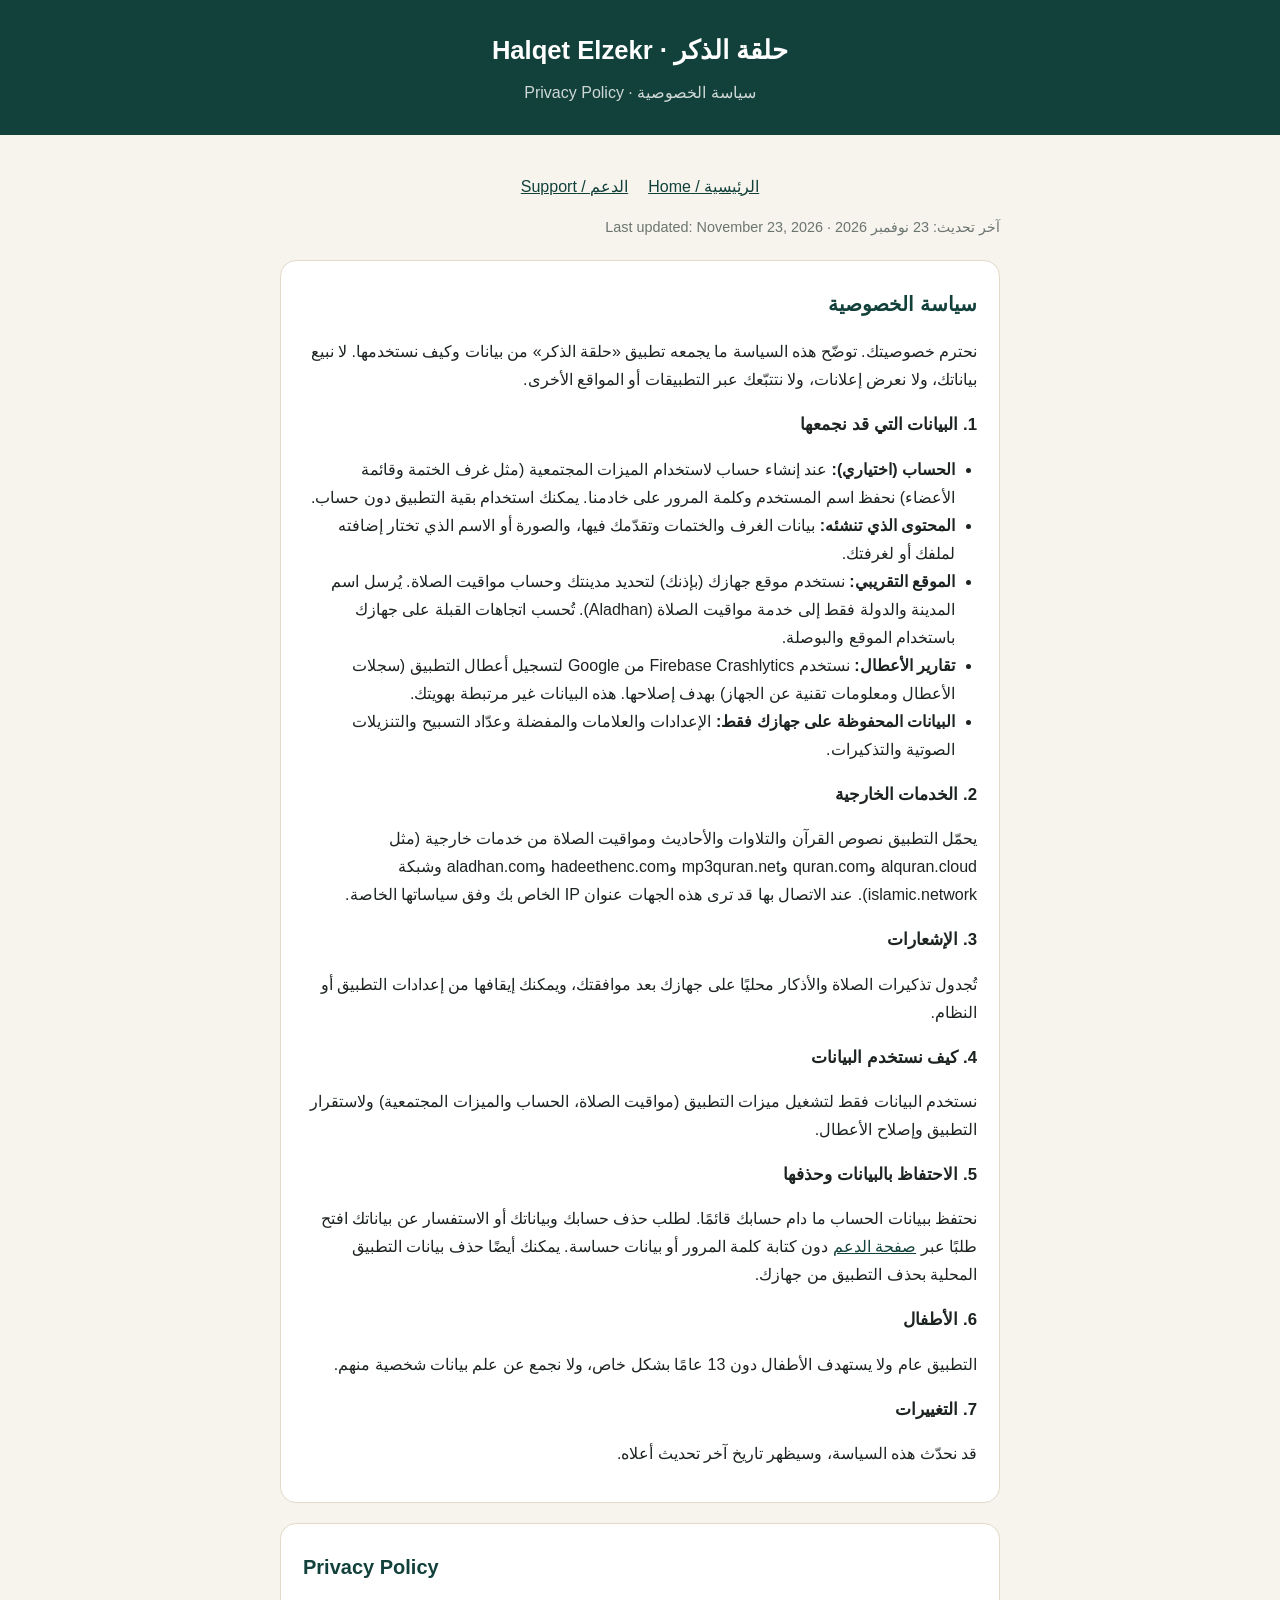
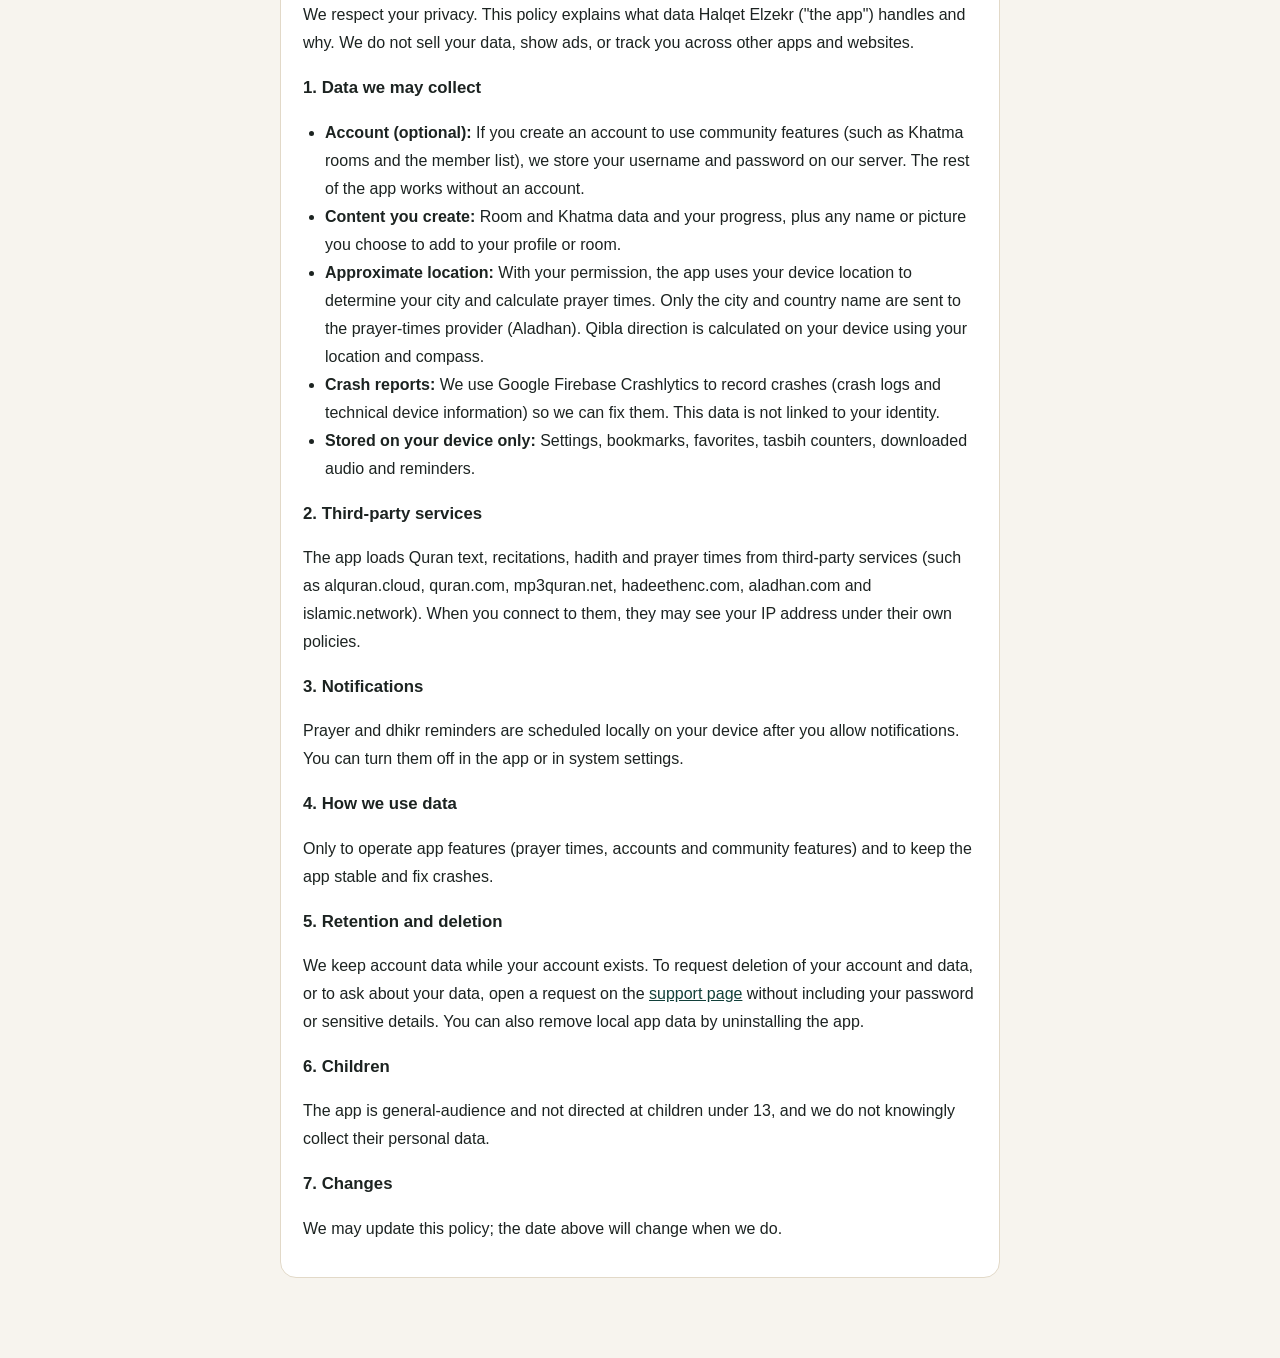
==== privacy.html @ 398513c2 "Add privacy policy and support pages" ====
<!doctype html>
<html lang="ar" dir="rtl"><head><meta charset="utf-8"><meta name="viewport" content="width=device-width,initial-scale=1">
<title>سياسة الخصوصية · Privacy Policy — حلقة الذكر | Halqet Elzekr</title><link rel="stylesheet" href="style.css"></head><body>
<header><h1>حلقة الذكر · Halqet Elzekr</h1><p>سياسة الخصوصية · Privacy Policy</p></header>
<main>
<nav><a href="./">الرئيسية / Home</a><a href="support.html">الدعم / Support</a></nav>
<p class="mut">آخر تحديث: 23 نوفمبر 2026 · Last updated: November 23, 2026</p>

<section dir="rtl" lang="ar">
<h2>سياسة الخصوصية</h2>
<p>نحترم خصوصيتك. توضّح هذه السياسة ما يجمعه تطبيق «حلقة الذكر» من بيانات وكيف نستخدمها. لا نبيع بياناتك، ولا نعرض إعلانات، ولا نتتبّعك عبر التطبيقات أو المواقع الأخرى.</p>

<h3>1. البيانات التي قد نجمعها</h3>
<ul>
<li><b>الحساب (اختياري):</b> عند إنشاء حساب لاستخدام الميزات المجتمعية (مثل غرف الختمة وقائمة الأعضاء) نحفظ اسم المستخدم وكلمة المرور على خادمنا. يمكنك استخدام بقية التطبيق دون حساب.</li>
<li><b>المحتوى الذي تنشئه:</b> بيانات الغرف والختمات وتقدّمك فيها، والصورة أو الاسم الذي تختار إضافته لملفك أو لغرفتك.</li>
<li><b>الموقع التقريبي:</b> نستخدم موقع جهازك (بإذنك) لتحديد مدينتك وحساب مواقيت الصلاة. يُرسل اسم المدينة والدولة فقط إلى خدمة مواقيت الصلاة (Aladhan). تُحسب اتجاهات القبلة على جهازك باستخدام الموقع والبوصلة.</li>
<li><b>تقارير الأعطال:</b> نستخدم Firebase Crashlytics من Google لتسجيل أعطال التطبيق (سجلات الأعطال ومعلومات تقنية عن الجهاز) بهدف إصلاحها. هذه البيانات غير مرتبطة بهويتك.</li>
<li><b>البيانات المحفوظة على جهازك فقط:</b> الإعدادات والعلامات والمفضلة وعدّاد التسبيح والتنزيلات الصوتية والتذكيرات.</li>
</ul>

<h3>2. الخدمات الخارجية</h3>
<p>يحمّل التطبيق نصوص القرآن والتلاوات والأحاديث ومواقيت الصلاة من خدمات خارجية (مثل alquran.cloud وquran.com وmp3quran.net وhadeethenc.com وaladhan.com وشبكة islamic.network). عند الاتصال بها قد ترى هذه الجهات عنوان IP الخاص بك وفق سياساتها الخاصة.</p>

<h3>3. الإشعارات</h3>
<p>تُجدول تذكيرات الصلاة والأذكار محليًا على جهازك بعد موافقتك، ويمكنك إيقافها من إعدادات التطبيق أو النظام.</p>

<h3>4. كيف نستخدم البيانات</h3>
<p>نستخدم البيانات فقط لتشغيل ميزات التطبيق (مواقيت الصلاة، الحساب والميزات المجتمعية) ولاستقرار التطبيق وإصلاح الأعطال.</p>

<h3>5. الاحتفاظ بالبيانات وحذفها</h3>
<p>نحتفظ ببيانات الحساب ما دام حسابك قائمًا. لطلب حذف حسابك وبياناتك أو الاستفسار عن بياناتك افتح طلبًا عبر <a href="https://github.com/omda07/halqet-elzekr/issues/new">صفحة الدعم</a> دون كتابة كلمة المرور أو بيانات حساسة. يمكنك أيضًا حذف بيانات التطبيق المحلية بحذف التطبيق من جهازك.</p>

<h3>6. الأطفال</h3>
<p>التطبيق عام ولا يستهدف الأطفال دون 13 عامًا بشكل خاص، ولا نجمع عن علم بيانات شخصية منهم.</p>

<h3>7. التغييرات</h3>
<p>قد نحدّث هذه السياسة، وسيظهر تاريخ آخر تحديث أعلاه.</p>
</section>

<section dir="ltr" lang="en">
<h2>Privacy Policy</h2>
<p>We respect your privacy. This policy explains what data Halqet Elzekr ("the app") handles and why. We do not sell your data, show ads, or track you across other apps and websites.</p>

<h3>1. Data we may collect</h3>
<ul>
<li><b>Account (optional):</b> If you create an account to use community features (such as Khatma rooms and the member list), we store your username and password on our server. The rest of the app works without an account.</li>
<li><b>Content you create:</b> Room and Khatma data and your progress, plus any name or picture you choose to add to your profile or room.</li>
<li><b>Approximate location:</b> With your permission, the app uses your device location to determine your city and calculate prayer times. Only the city and country name are sent to the prayer-times provider (Aladhan). Qibla direction is calculated on your device using your location and compass.</li>
<li><b>Crash reports:</b> We use Google Firebase Crashlytics to record crashes (crash logs and technical device information) so we can fix them. This data is not linked to your identity.</li>
<li><b>Stored on your device only:</b> Settings, bookmarks, favorites, tasbih counters, downloaded audio and reminders.</li>
</ul>

<h3>2. Third-party services</h3>
<p>The app loads Quran text, recitations, hadith and prayer times from third-party services (such as alquran.cloud, quran.com, mp3quran.net, hadeethenc.com, aladhan.com and islamic.network). When you connect to them, they may see your IP address under their own policies.</p>

<h3>3. Notifications</h3>
<p>Prayer and dhikr reminders are scheduled locally on your device after you allow notifications. You can turn them off in the app or in system settings.</p>

<h3>4. How we use data</h3>
<p>Only to operate app features (prayer times, accounts and community features) and to keep the app stable and fix crashes.</p>

<h3>5. Retention and deletion</h3>
<p>We keep account data while your account exists. To request deletion of your account and data, or to ask about your data, open a request on the <a href="https://github.com/omda07/halqet-elzekr/issues/new">support page</a> without including your password or sensitive details. You can also remove local app data by uninstalling the app.</p>

<h3>6. Children</h3>
<p>The app is general-audience and not directed at children under 13, and we do not knowingly collect their personal data.</p>

<h3>7. Changes</h3>
<p>We may update this policy; the date above will change when we do.</p>
</section>
</main></body></html>
---- style.css ----
:root{--g:#12403a;--bg:#f7f4ee;--ink:#1c2321;--mut:#6b746f;--line:#e2d9c8}
*{box-sizing:border-box}body{margin:0;background:var(--bg);color:var(--ink);font:16px/1.75 -apple-system,"Segoe UI",Tahoma,Arial,sans-serif}
header{background:var(--g);color:#fff;padding:28px 20px;text-align:center}header h1{margin:0;font-size:1.6rem}header p{margin:6px 0 0;opacity:.8}
main{max-width:760px;margin:0 auto;padding:24px 20px 60px}section{background:#fff;border:1px solid var(--line);border-radius:16px;padding:8px 22px 18px;margin:20px 0}
h2{color:var(--g);font-size:1.25rem;margin:18px 0 6px}h3{font-size:1.05rem;margin:14px 0 4px}a{color:var(--g)}
ul{padding-inline-start:22px}.mut{color:var(--mut);font-size:.9rem}nav{text-align:center;margin:14px 0}nav a{margin:0 10px}
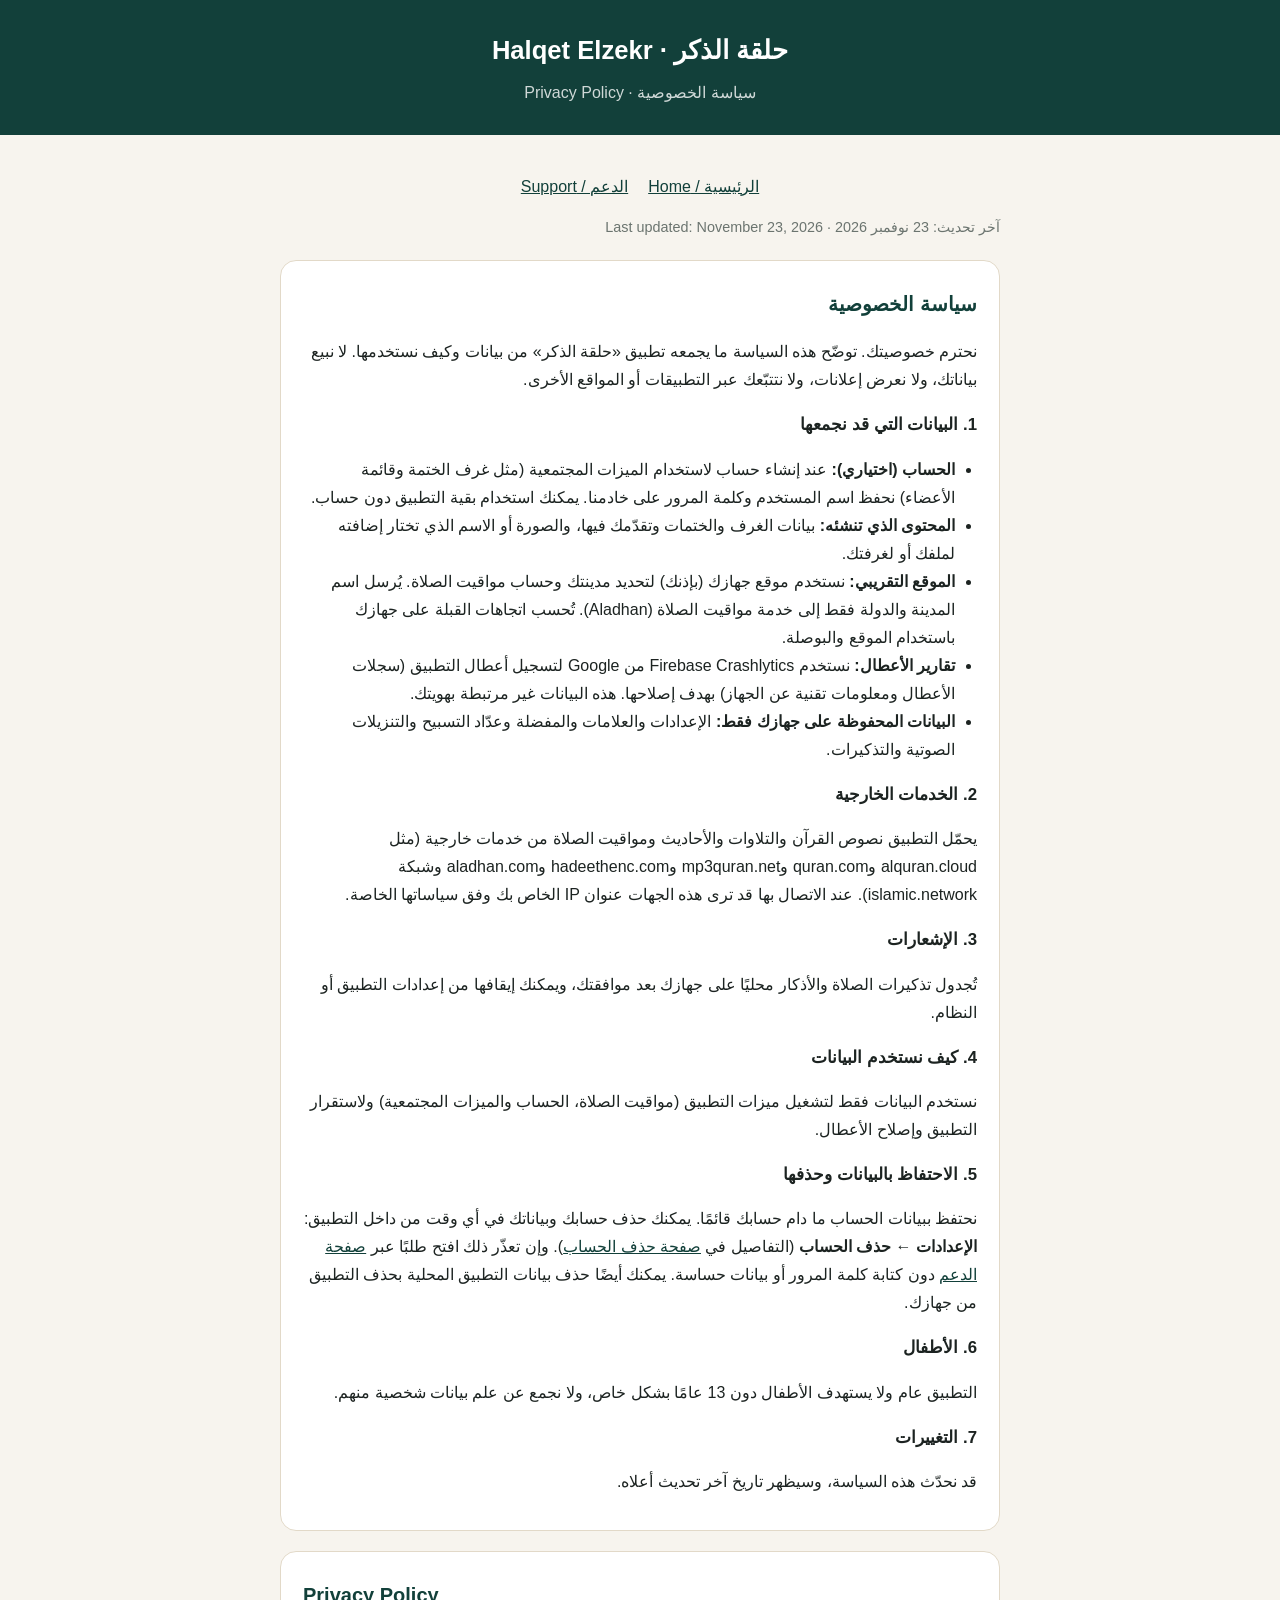
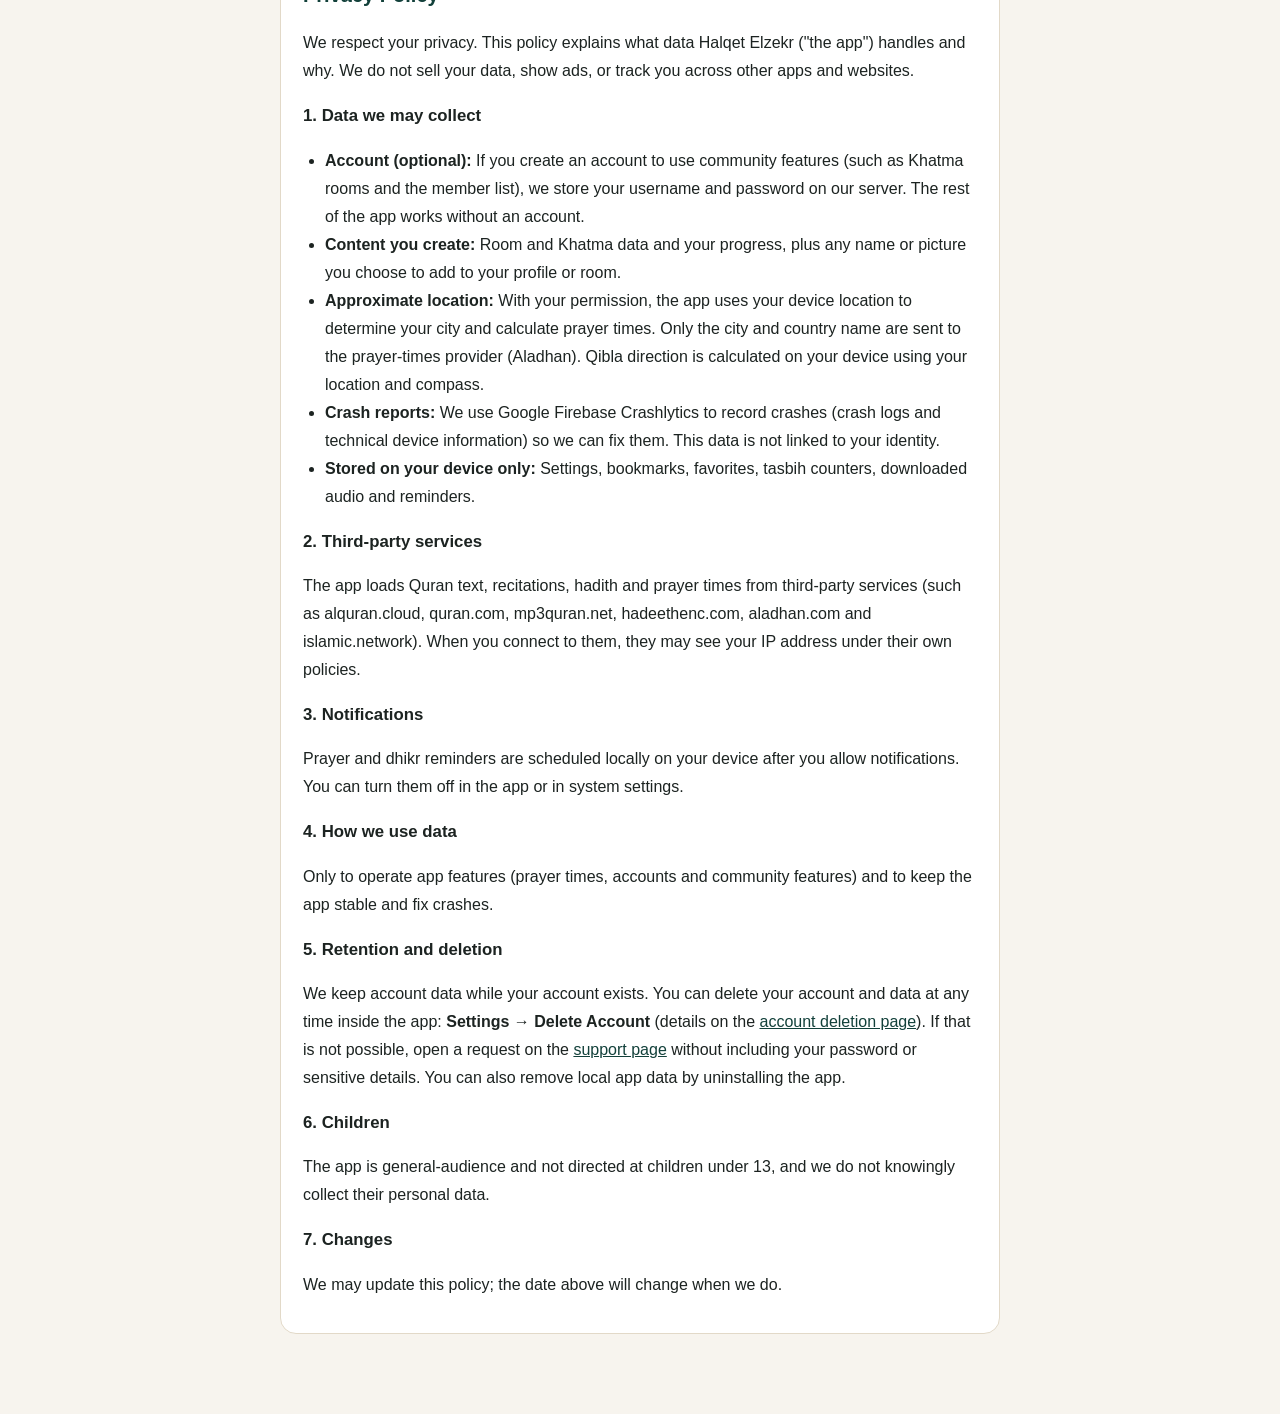
==== commit a31b6f4c: "Link account deletion page and update deletion instructions" ====
--- a/privacy.html
+++ b/privacy.html
@@ -29,7 +29,7 @@
 <p>نستخدم البيانات فقط لتشغيل ميزات التطبيق (مواقيت الصلاة، الحساب والميزات المجتمعية) ولاستقرار التطبيق وإصلاح الأعطال.</p>
 
 <h3>5. الاحتفاظ بالبيانات وحذفها</h3>
-<p>نحتفظ ببيانات الحساب ما دام حسابك قائمًا. لطلب حذف حسابك وبياناتك أو الاستفسار عن بياناتك افتح طلبًا عبر <a href="https://github.com/omda07/halqet-elzekr/issues/new">صفحة الدعم</a> دون كتابة كلمة المرور أو بيانات حساسة. يمكنك أيضًا حذف بيانات التطبيق المحلية بحذف التطبيق من جهازك.</p>
+<p>نحتفظ ببيانات الحساب ما دام حسابك قائمًا. يمكنك حذف حسابك وبياناتك في أي وقت من داخل التطبيق: <b>الإعدادات ← حذف الحساب</b> (التفاصيل في <a href="https://omda07.github.io/HalqetElZekrDeletion/">صفحة حذف الحساب</a>). وإن تعذّر ذلك افتح طلبًا عبر <a href="https://github.com/omda07/halqet-elzekr/issues/new">صفحة الدعم</a> دون كتابة كلمة المرور أو بيانات حساسة. يمكنك أيضًا حذف بيانات التطبيق المحلية بحذف التطبيق من جهازك.</p>
 
 <h3>6. الأطفال</h3>
 <p>التطبيق عام ولا يستهدف الأطفال دون 13 عامًا بشكل خاص، ولا نجمع عن علم بيانات شخصية منهم.</p>
@@ -61,7 +61,7 @@
 <p>Only to operate app features (prayer times, accounts and community features) and to keep the app stable and fix crashes.</p>
 
 <h3>5. Retention and deletion</h3>
-<p>We keep account data while your account exists. To request deletion of your account and data, or to ask about your data, open a request on the <a href="https://github.com/omda07/halqet-elzekr/issues/new">support page</a> without including your password or sensitive details. You can also remove local app data by uninstalling the app.</p>
+<p>We keep account data while your account exists. You can delete your account and data at any time inside the app: <b>Settings → Delete Account</b> (details on the <a href="https://omda07.github.io/HalqetElZekrDeletion/">account deletion page</a>). If that is not possible, open a request on the <a href="https://github.com/omda07/halqet-elzekr/issues/new">support page</a> without including your password or sensitive details. You can also remove local app data by uninstalling the app.</p>
 
 <h3>6. Children</h3>
 <p>The app is general-audience and not directed at children under 13, and we do not knowingly collect their personal data.</p>
